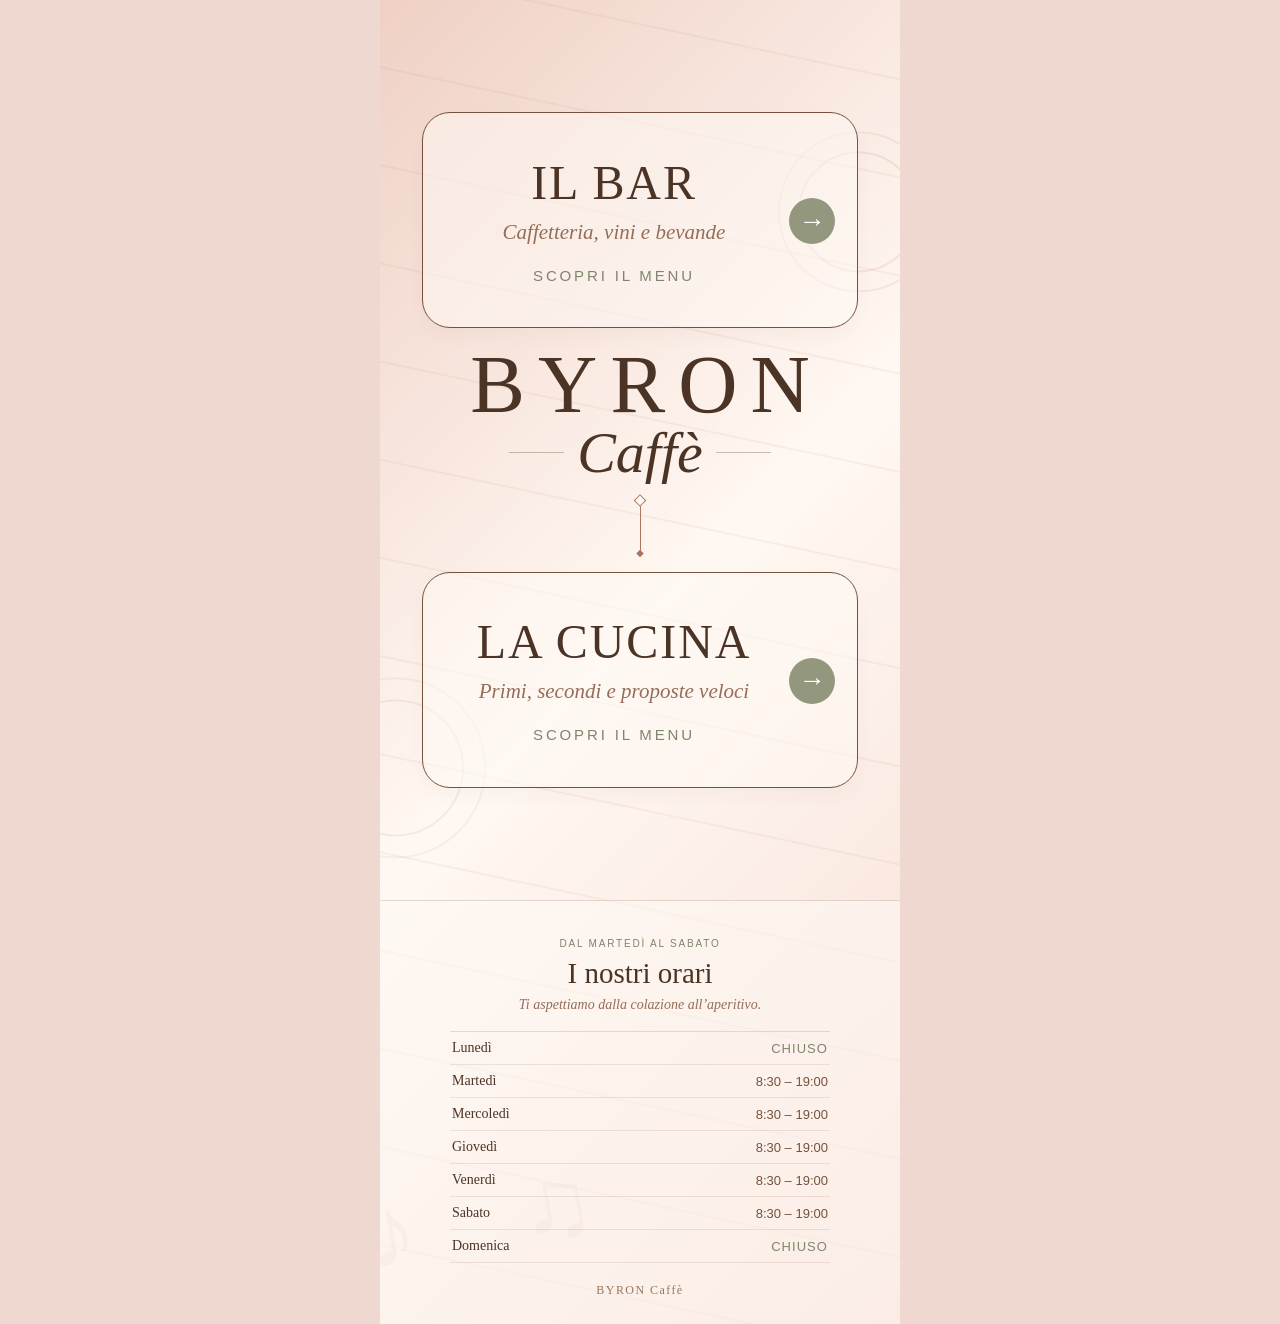
==== index.html @ c2b63527 "Carica le foto dei primi piatti" ====
<!DOCTYPE html>
<html lang="it">
<head>
<meta charset="UTF-8">
<meta name="viewport" content="width=device-width, initial-scale=1.0">
<title>BYRON Caffè</title>
<link rel="stylesheet" href="style.css?v=20260817-insalatone-orari1">
</head>
<body class="landing-page">
<div class="app">

<main id="home" class="home-screen">
    <div class="home-choice home-choice-top">
        <button class="gateway-button" data-section="bar" type="button">
            <span class="gateway-copy">
                <strong>IL BAR</strong>
                <em>Caffetteria, vini e bevande</em>
                <small>SCOPRI IL MENU</small>
            </span>
            <span class="gateway-arrow" aria-hidden="true">→</span>
        </button>
    </div>

    <header class="brand brand-home" aria-label="BYRON Caffè">
        <h1>BYRON</h1>
        <div class="brand-caffe"><span></span><h2>Caffè</h2><span></span></div>
        <div class="brand-ornament" aria-hidden="true"><i></i></div>
    </header>

    <div class="home-choice home-choice-bottom">
        <button class="gateway-button" data-section="cucina" type="button">
            <span class="gateway-copy">
                <strong>LA CUCINA</strong>
                <em>Primi, secondi e proposte veloci</em>
                <small>SCOPRI IL MENU</small>
            </span>
            <span class="gateway-arrow" aria-hidden="true">→</span>
        </button>
    </div>
</main>

<section id="section-menu" class="section-screen hidden" aria-live="polite"></section>
<section id="products" class="hidden"></section>

<footer class="site-footer">
    <section class="opening-hours" aria-labelledby="hours-title">
        <span class="hours-kicker">DAL MARTEDÌ AL SABATO</span>
        <h2 id="hours-title">I nostri orari</h2>
        <p>Ti aspettiamo dalla colazione all’aperitivo.</p>
        <div class="hours-list">
            <div class="hours-row closed"><span>Lunedì</span><strong>Chiuso</strong></div>
            <div class="hours-row"><span>Martedì</span><strong>8:30 – 19:00</strong></div>
            <div class="hours-row"><span>Mercoledì</span><strong>8:30 – 19:00</strong></div>
            <div class="hours-row"><span>Giovedì</span><strong>8:30 – 19:00</strong></div>
            <div class="hours-row"><span>Venerdì</span><strong>8:30 – 19:00</strong></div>
            <div class="hours-row"><span>Sabato</span><strong>8:30 – 19:00</strong></div>
            <div class="hours-row closed"><span>Domenica</span><strong>Chiuso</strong></div>
        </div>
        <div class="footer-brand">BYRON Caffè</div>
    </section>
</footer>
</div>
<script src="script.js?v=20260818-primi1"></script>
</body>
</html>
---- style.css ----
* {
    box-sizing: border-box;
    margin: 0;
    padding: 0;
}

:root {
    --espresso: #4b3425;
    --brown: #76513c;
    --rose: #f1d8cf;
    --cream: #fffaf4;
    --sage: #92977d;
    --sage-dark: #7f856c;
    --beige: #d8b99f;
}

html {
    min-height: 100%;
    background: #f3eadf;
}

body {
    min-height: 100vh;
    overflow-x: hidden;
    display: flex;
    justify-content: center;
    padding: 20px;
    background: #f3eadf;
    color: var(--espresso);
    font-family: Georgia, "Times New Roman", serif;
}

.app {
    width: 100%;
    max-width: 430px;
    background: var(--cream);
    border-radius: 30px;
    padding: 30px 22px;
    box-shadow: 0 15px 35px rgba(80, 50, 30, 0.15);
}

.hidden {
    display: none !important;
}

button {
    font: inherit;
    cursor: pointer;
}

.site-footer {
    margin: 34px -22px -30px;
    border-top: 1px solid rgba(117, 81, 60, .16);
    padding: 30px 24px 24px;
    background: #f6ece3;
    color: var(--espresso);
    text-align: center;
}

.opening-hours {
    width: 100%;
    max-width: 380px;
    margin: 0 auto;
}

.hours-kicker {
    color: var(--sage-dark);
    font-family: Arial, sans-serif;
    font-size: 10px;
    letter-spacing: .18em;
}

.opening-hours h2 {
    margin-top: 6px;
    font-size: 29px;
    font-weight: normal;
}

.opening-hours > p {
    margin: 7px 0 18px;
    color: #956d59;
    font-size: 14px;
    font-style: italic;
}

.hours-list {
    border-top: 1px solid rgba(117, 81, 60, .18);
}

.hours-row {
    display: flex;
    align-items: center;
    justify-content: space-between;
    gap: 20px;
    border-bottom: 1px solid rgba(117, 81, 60, .13);
    padding: 8px 2px;
    font-size: 14px;
    text-align: left;
}

.hours-row strong {
    white-space: nowrap;
    color: var(--brown);
    font-family: Arial, sans-serif;
    font-size: 13px;
    font-weight: normal;
}

.hours-row.closed strong {
    color: var(--sage-dark);
    text-transform: uppercase;
    letter-spacing: .08em;
}

.footer-brand {
    margin-top: 20px;
    color: #98785c;
    font-size: 12px;
    letter-spacing: .12em;
}

/* HOME E INDICI — IDENTITÀ BYRON */

body.landing-page,
body.menu-index-page {
    min-height: 100svh;
    padding: 0;
    background: #efd8cf;
}

body.landing-page .app,
body.menu-index-page .app {
    position: relative;
    width: 100%;
    max-width: 520px;
    min-height: 100svh;
    overflow: hidden;
    border-radius: 0;
    padding: 0;
    background:
        radial-gradient(circle at 92% 16%, transparent 0 58px, rgba(164, 109, 91, .13) 59px 60px, transparent 61px 78px, rgba(164, 109, 91, .10) 79px 80px, transparent 81px),
        radial-gradient(circle at 3% 58%, transparent 0 66px, rgba(164, 109, 91, .11) 67px 68px, transparent 69px 88px, rgba(164, 109, 91, .08) 89px 90px, transparent 91px),
        repeating-linear-gradient(12deg, transparent 0 76px, rgba(177, 112, 94, .08) 77px 78px, transparent 79px 96px),
        linear-gradient(135deg, #efd0c5 0%, #fff8f2 48%, #f6ddd4 100%);
    box-shadow: none;
}

body.landing-page .app::before,
body.menu-index-page .app::before {
    content: "♪   ♫";
    position: absolute;
    inset: auto auto 4% -3%;
    color: rgba(168, 103, 88, .10);
    font-size: 100px;
    letter-spacing: 40px;
    transform: rotate(-10deg);
    pointer-events: none;
}

body.landing-page .site-footer,
body.menu-index-page .site-footer {
    position: relative;
    z-index: 2;
    margin: 0;
    border-top-color: rgba(117, 81, 60, .2);
    padding: 32px clamp(24px, 7vw, 42px) 26px;
    background: rgba(255, 250, 244, .56);
}

.home-screen {
    position: relative;
    z-index: 1;
    min-height: 100svh;
    display: grid;
    grid-template-rows: 1fr auto 1fr;
    align-items: center;
    gap: 18px;
    padding: clamp(24px, 5svh, 54px) clamp(20px, 7vw, 42px);
}

.home-choice {
    width: 100%;
}

.home-choice-top {
    align-self: end;
}

.home-choice-bottom {
    align-self: start;
}

.gateway-button {
    width: 100%;
    min-height: clamp(172px, 24svh, 248px);
    display: grid;
    grid-template-columns: 1fr 48px;
    align-items: center;
    gap: 10px;
    border: 1.5px solid var(--brown);
    border-radius: 28px;
    padding: 24px 20px 22px 26px;
    background: rgba(255, 250, 244, .54);
    color: var(--espresso);
    box-shadow: 0 8px 18px rgba(83, 55, 40, .035);
    text-align: center;
    transition: transform .2s ease, background .2s ease;
}

.gateway-button:active {
    transform: scale(.985);
    background: rgba(255, 250, 244, .72);
}

.gateway-copy {
    display: flex;
    min-width: 0;
    flex-direction: column;
    align-items: center;
}

.gateway-copy strong {
    font-size: clamp(32px, 9vw, 48px);
    font-weight: normal;
    line-height: 1;
    letter-spacing: .04em;
}

.gateway-copy em {
    margin-top: 13px;
    color: #956d59;
    font-size: clamp(15px, 4.2vw, 21px);
    line-height: 1.2;
}

.gateway-copy small {
    margin-top: 22px;
    color: var(--sage-dark);
    font-family: Arial, sans-serif;
    font-size: clamp(11px, 3vw, 15px);
    letter-spacing: .19em;
}

.gateway-arrow,
.section-link i {
    width: 46px;
    height: 46px;
    display: grid;
    place-items: center;
    flex: 0 0 auto;
    border-radius: 50%;
    background: var(--sage);
    color: white;
    font-family: Arial, sans-serif;
    font-size: 27px;
    font-style: normal;
    font-weight: 300;
}

.brand {
    position: relative;
    color: var(--espresso);
    text-align: center;
}

.brand h1 {
    font-size: clamp(50px, 15vw, 82px);
    font-weight: normal;
    line-height: .94;
    letter-spacing: .16em;
    transform: translateX(.08em);
}

.brand-caffe {
    display: flex;
    align-items: center;
    justify-content: center;
    gap: 13px;
}

.brand-caffe span {
    width: 55px;
    height: 1px;
    background: rgba(117, 81, 60, .36);
}

.brand-caffe h2 {
    font-size: clamp(38px, 11vw, 58px);
    font-weight: normal;
    font-style: italic;
    line-height: 1;
}

.brand-ornament {
    height: clamp(48px, 8svh, 82px);
    display: flex;
    justify-content: center;
    padding-top: 18px;
}

.brand-ornament i {
    position: relative;
    width: 1px;
    height: 100%;
    background: #a9765e;
}

.brand-ornament i::before,
.brand-ornament i::after {
    content: "";
    position: absolute;
    left: 50%;
    transform: translateX(-50%) rotate(45deg);
    border: 1px solid #a9765e;
}

.brand-ornament i::before {
    top: -4px;
    width: 7px;
    height: 7px;
    background: var(--cream);
}

.brand-ornament i::after {
    bottom: -2px;
    width: 3px;
    height: 3px;
    background: #a9765e;
}

/* SCHERMATE INTERMEDIE */

.section-screen {
    position: relative;
    z-index: 1;
    min-height: 100svh;
    padding: clamp(22px, 4svh, 42px) clamp(20px, 6vw, 38px) 24px;
}

.brand-small h1 {
    font-size: clamp(33px, 9.5vw, 50px);
}

.brand-small .brand-caffe {
    gap: 8px;
}

.brand-small .brand-caffe span {
    width: 30px;
}

.brand-small .brand-caffe h2 {
    font-size: clamp(25px, 7vw, 36px);
}

.brand-small .brand-ornament {
    height: clamp(34px, 5svh, 50px);
    padding-top: 13px;
}

.section-heading {
    margin: clamp(16px, 3svh, 30px) 0 clamp(18px, 3svh, 28px);
    text-align: center;
}

.section-heading h2 {
    font-size: clamp(38px, 11vw, 58px);
    font-weight: normal;
    line-height: 1;
    letter-spacing: .04em;
}

.section-heading p {
    margin-top: 9px;
    color: #956d59;
    font-size: clamp(15px, 4.2vw, 21px);
    font-style: italic;
    line-height: 1.2;
}

.heading-rule {
    display: flex;
    justify-content: center;
    margin-top: 16px;
}

.heading-rule span {
    position: relative;
    width: 110px;
    height: 1px;
    background: rgba(127, 133, 108, .5);
}

.heading-rule span::after {
    content: "";
    position: absolute;
    top: 50%;
    left: 50%;
    width: 9px;
    height: 9px;
    background: var(--sage);
    transform: translate(-50%, -50%) rotate(45deg);
}

.section-links {
    display: grid;
    gap: clamp(10px, 1.8svh, 17px);
}

.section-link {
    width: 100%;
    min-height: clamp(67px, 9svh, 94px);
    display: flex;
    align-items: center;
    justify-content: space-between;
    gap: 12px;
    border: 1.4px solid var(--brown);
    border-radius: 22px;
    padding: 10px 14px 10px 22px;
    background: rgba(255, 250, 244, .56);
    color: var(--espresso);
    text-align: left;
    transition: transform .2s ease, background .2s ease;
}

.section-link:active {
    transform: scale(.985);
    background: rgba(255, 250, 244, .74);
}

.section-link span {
    font-size: clamp(21px, 6vw, 31px);
    line-height: 1;
    letter-spacing: .025em;
}

.section-link i {
    width: clamp(38px, 11vw, 48px);
    height: clamp(38px, 11vw, 48px);
    font-size: clamp(22px, 6vw, 28px);
}

.home-link {
    width: 100%;
    margin-top: clamp(20px, 3svh, 30px);
    border: 0;
    padding: 9px;
    background: transparent;
    color: var(--sage-dark);
    font-family: Arial, sans-serif;
    font-size: clamp(11px, 3vw, 14px);
    letter-spacing: .15em;
}

/* PAGINE PRODOTTI ESISTENTI */

body.products-page {
    background: #f3eadf;
}

body.products-page .app {
    max-width: 430px;
}

.category-title {
    margin-bottom: 25px;
    text-align: center;
}

.music {
    color: #d5bfa6;
    font-size: 55px;
}

.category-title h2 {
    color: #6b4630;
    font-size: 28px;
    text-transform: uppercase;
}

.product-card {
    overflow: hidden;
    margin-bottom: 22px;
    border-radius: 22px;
    background: #fffaf4;
    box-shadow: 0 8px 20px rgba(80, 50, 30, 0.12);
}

.product-image {
    width: 100%;
    height: 320px;
    overflow: hidden;
    display: flex;
    align-items: center;
    justify-content: center;
    background: #efe1d0;
    color: #b08b65;
}

.product-image img {
    width: 100%;
    height: 100%;
    display: block;
    object-fit: cover;
    object-position: center;
}

.product-content {
    padding: 18px;
}

.product-content h3 {
    margin-bottom: 8px;
    color: #6b4630;
    font-size: 20px;
}

.product-content p {
    margin-bottom: 12px;
    color: #80614a;
    font-size: 15px;
    line-height: 1.45;
}

.price {
    margin-top: 10px;
    color: #a67c52;
    font-size: 21px;
    font-weight: bold;
    text-align: right;
}

.coffee-card {
    margin-bottom: 10px;
    border-radius: 14px;
}

.coffee-content {
    display: flex;
    align-items: center;
    justify-content: space-between;
    gap: 15px;
    padding: 14px 16px;
}

.coffee-content h3 {
    flex: 1 1 auto;
    min-width: 0;
    margin: 0;
    font-size: 17px;
    font-weight: normal;
    overflow-wrap: break-word;
}

.coffee-content .price {
    flex: 0 1 52%;
    margin: 0;
    white-space: normal;
    font-size: 18px;
    line-height: 1.25;
}

.empty-category {
    margin: 30px 0;
    border-radius: 18px;
    padding: 28px 18px;
    background: #fffaf4;
    color: #80614a;
    text-align: center;
}

.back-button {
    width: 100%;
    margin-top: 15px;
    border: 0;
    border-radius: 30px;
    padding: 16px;
    background: #6b4630;
    color: white;
    font-size: 17px;
}

@media (max-width: 600px) {
    body.products-page {
        padding: 6px;
    }

    body.products-page .app {
        width: 100%;
        max-width: none;
        border-radius: 24px;
        padding: 24px 10px;
    }
}

@media (max-height: 720px) and (max-width: 600px) {
    .home-screen {
        gap: 10px;
        padding-top: 18px;
        padding-bottom: 18px;
    }

    .gateway-button {
        min-height: 145px;
        padding-top: 17px;
        padding-bottom: 17px;
    }

    .gateway-copy em {
        margin-top: 9px;
    }

    .gateway-copy small {
        margin-top: 14px;
    }

    .brand h1 {
        font-size: 48px;
    }

    .brand-caffe h2 {
        font-size: 35px;
    }

    .brand-ornament {
        height: 40px;
        padding-top: 12px;
    }

    .section-screen {
        padding-top: 15px;
    }

    .section-heading {
        margin-top: 10px;
        margin-bottom: 12px;
    }

    .section-links {
        gap: 8px;
    }

    .section-link {
        min-height: 58px;
    }

    .home-link {
        margin-top: 12px;
    }
}

/* PANINI — LAYOUT DEFINITIVO */

body.panini-page {
    overflow-x: hidden;
}

body.panini-page .app {
    width: 100%;
    max-width: 520px;
}

.panino-card {
    position: relative;
    min-height: 330px;
    margin-bottom: 16px;
    overflow: hidden;
    border-radius: 26px;
    background: #dfe8d8;
    color: #4b3425;
    isolation: isolate;
    box-shadow: 0 8px 20px rgba(80, 50, 30, 0.10);
}

.panino-image {
    position: absolute;
    z-index: 2;
    left: 48%;
    right: auto;
    bottom: -8px;
    width: 56%;
    height: 106%;
    object-fit: contain;
    object-position: right center;
    filter: drop-shadow(0 14px 14px rgba(60, 45, 30, 0.16));
}

.panino-transition {
    position: absolute;
    z-index: 1;
    inset: 0;
    pointer-events: none;
    background:
        radial-gradient(
            ellipse at 82% 48%,
            rgba(255, 252, 247, 0.38) 0%,
            rgba(255, 252, 247, 0.16) 46%,
            rgba(255, 252, 247, 0) 74%
        ),
        linear-gradient(
            90deg,
            #c7d6be 0%,
            #d7e2d0 44%,
            #e7ede1 70%,
            #f3f5ef 100%
        );
}

.panino-content {
    position: relative;
    z-index: 3;
    width: 44%;
    min-height: 330px;
    padding: 28px 8px 24px 22px;
}

.panino-year {
    color: #6d795f;
    font-family: Arial, sans-serif;
    font-size: 11px;
    letter-spacing: 0.14em;
    text-transform: uppercase;
}

.panino-content h3 {
    margin: 7px 0 10px;
    color: #4b3425;
    font-family: Georgia, serif;
    font-size: 36px;
    line-height: 0.96;
    font-weight: normal;
    letter-spacing: -0.04em;
}

.panino-content h3.panino-name-long {
    font-size: 31px;
    letter-spacing: -0.05em;
}

.panino-content h3.panino-name-compact {
    font-size: 27px;
    letter-spacing: -0.07em;
}

.panino-reference {
    margin: 0 0 18px;
    color: rgba(101, 83, 70, 0.58);
    font-family: Georgia, serif;
    font-size: 14px;
    line-height: 1.35;
    font-style: italic;
}

.panino-ingredients {
    margin: 0;
    color: #4b3425;
    font-family: Georgia, serif;
    font-size: 15px;
    line-height: 1.4;
    font-weight: bold;
}

.panino-price {
    margin-top: 11px;
    color: #8c633f;
    font-size: 19px;
    font-weight: bold;
}

@media (max-width: 600px) {
    body.panini-page {
        padding: 6px;
    }

    body.panini-page .app {
        width: 100%;
        max-width: none;
        margin: 0 auto;
        padding: 24px 10px;
        border-radius: 24px;
        transform: none;
    }

    /* Larghezza reale dello smartphone: niente zoom e niente elementi fuori schermo */
    body.panini-page #products {
        width: 100%;
        max-width: 100%;
        zoom: 1;
    }

    body.panini-page .category-title {
        margin-bottom: 13px;
    }

    body.panini-page .category-title .music {
        font-size: 36px;
    }

    body.panini-page .category-title h2 {
        font-size: 25px;
    }

    body.panini-page .panino-card {
        width: 100%;
        min-height: 300px;
        margin-bottom: 15px;
        border-radius: 22px;
    }

    body.panini-page .panino-content {
        width: 42%;
        min-height: 300px;
        padding: 22px 6px 19px 18px;
    }

    body.panini-page .panino-image {
        left: 44%;
        right: auto;
        bottom: -7px;
        width: 56%;
        height: 106%;
    }

    body.panini-page .panino-year {
        font-size: 9px;
    }

    body.panini-page .panino-content h3 {
        max-width: 100%;
        margin: 6px 0 8px;
        font-size: clamp(20px, 6.4vw, 27px);
    }

    body.panini-page .panino-content h3.panino-name-long {
        font-size: 24px;
    }

    body.panini-page .panino-content h3.panino-name-compact {
        font-size: clamp(14px, 4.55vw, 20px);
        letter-spacing: -0.08em;
        white-space: nowrap;
    }

    body.panini-page .panino-reference {
        margin-bottom: 14px;
        font-size: 11px;
    }

    body.panini-page .panino-ingredients {
        font-size: 13px;
        line-height: 1.35;
        overflow-wrap: break-word;
    }

    body.panini-page .panino-price {
        margin-top: 9px;
        font-size: 16px;
    }

    body.panini-page .back-button {
        font-size: 13px;
    }
}

@media (max-width: 350px) {
    body.panini-page .panino-card,
    body.panini-page .panino-content {
        min-height: 305px;
    }

    body.panini-page .panino-content {
        width: 43%;
        padding-left: 16px;
    }

    body.panini-page .panino-image {
        left: 45%;
        width: 55%;
    }

    body.panini-page .panino-content h3 {
        font-size: clamp(20px, 6.4vw, 23px);
    }

    body.panini-page .panino-content h3.panino-name-long {
        font-size: 22px;
    }

    body.panini-page .panino-content h3.panino-name-compact {
        font-size: clamp(14px, 4.55vw, 16px);
    }

    body.panini-page .panino-reference {
        font-size: 10.5px;
    }

    body.panini-page .panino-ingredients {
        font-size: 12.5px;
    }
}
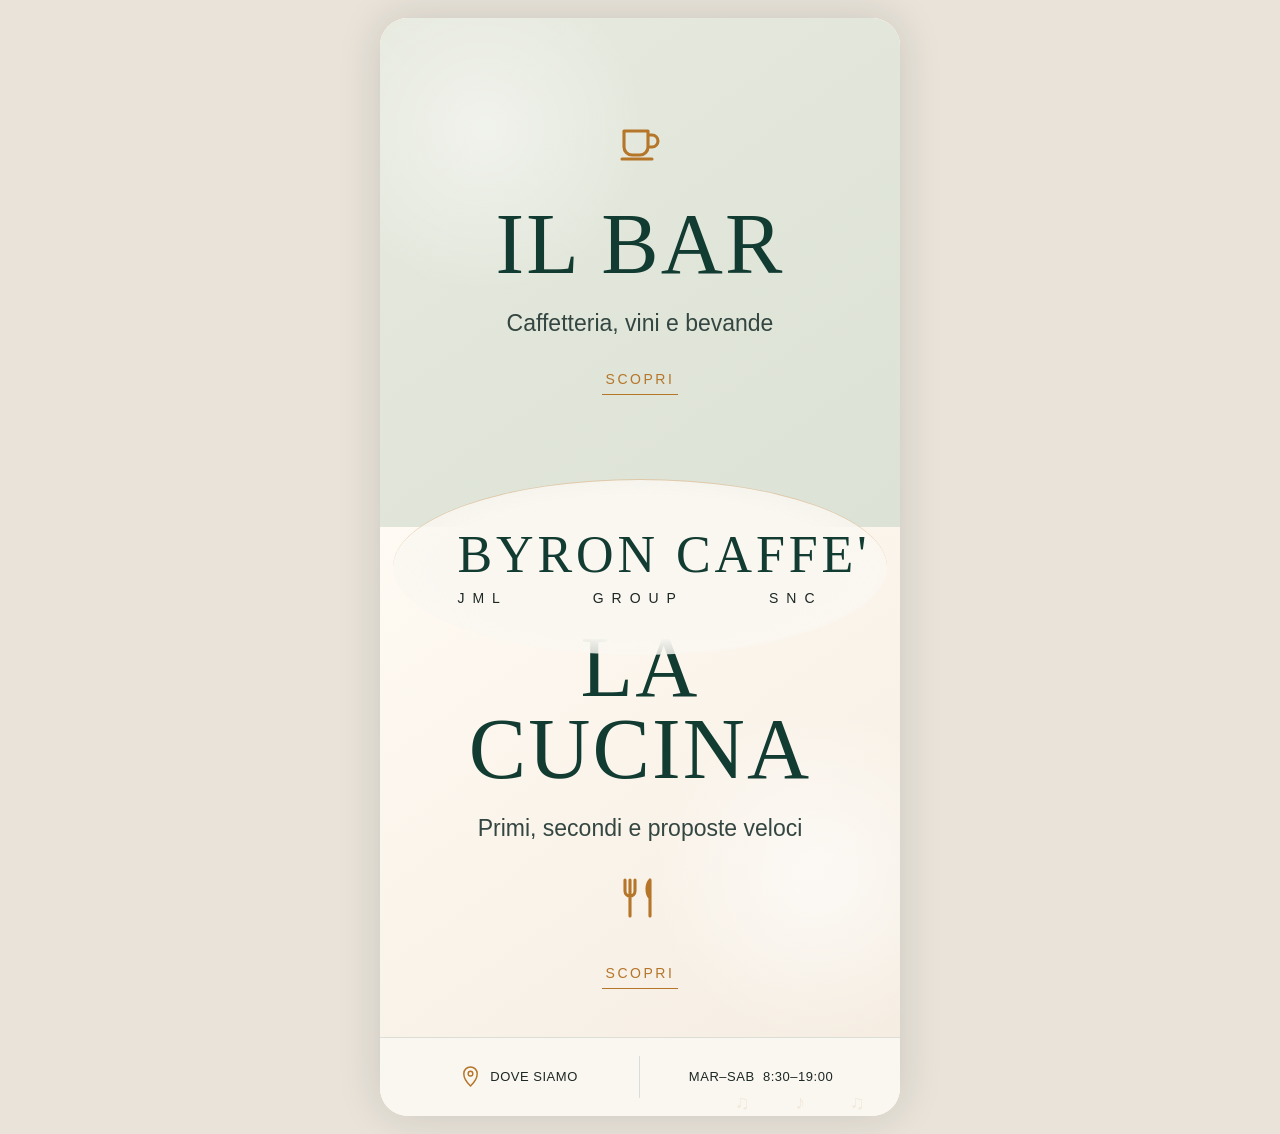
==== commit 4f5f5544: "Restyle digital menu" ====
--- a/index.html
+++ b/index.html
@@ -1,65 +1,36 @@
 <!DOCTYPE html>
 <html lang="it">
 <head>
-<meta charset="UTF-8">
-<meta name="viewport" content="width=device-width, initial-scale=1.0">
-<title>BYRON Caffè</title>
-<link rel="stylesheet" href="style.css?v=20260817-insalatone-orari1">
+    <meta charset="UTF-8">
+    <meta name="viewport" content="width=device-width, initial-scale=1, viewport-fit=cover">
+    <meta name="theme-color" content="#f8f4ed">
+    <meta name="description" content="Menù digitale BYRON CAFFE' — JML GROUP SNC">
+    <title>BYRON CAFFE' | Menù</title>
+    <link rel="stylesheet" href="style.css?v=20260818-restyle1">
 </head>
-<body class="landing-page">
-<div class="app">
-
-<main id="home" class="home-screen">
-    <div class="home-choice home-choice-top">
-        <button class="gateway-button" data-section="bar" type="button">
-            <span class="gateway-copy">
-                <strong>IL BAR</strong>
-                <em>Caffetteria, vini e bevande</em>
-                <small>SCOPRI IL MENU</small>
-            </span>
-            <span class="gateway-arrow" aria-hidden="true">→</span>
-        </button>
+<body>
+    <div class="app-shell">
+        <main id="home" class="view home-view" aria-live="polite"></main>
+        <main id="section-menu" class="view hidden" aria-live="polite"></main>
+        <main id="products" class="view hidden" aria-live="polite"></main>
+        <main id="contact" class="view hidden" aria-live="polite"></main>
     </div>
 
-    <header class="brand brand-home" aria-label="BYRON Caffè">
-        <h1>BYRON</h1>
-        <div class="brand-caffe"><span></span><h2>Caffè</h2><span></span></div>
-        <div class="brand-ornament" aria-hidden="true"><i></i></div>
-    </header>
+    <div id="menu-overlay" class="menu-overlay hidden" aria-hidden="true">
+        <button class="menu-backdrop" data-close-menu aria-label="Chiudi il menù"></button>
+        <nav class="menu-drawer" aria-label="Navigazione principale">
+            <button class="drawer-close" data-close-menu aria-label="Chiudi">×</button>
+            <div class="drawer-brand">
+                <strong>BYRON CAFFE'</strong>
+                <span>JML GROUP SNC</span>
+            </div>
+            <button data-destination="home">HOME</button>
+            <button data-destination="bar">IL BAR</button>
+            <button data-destination="cucina">LA CUCINA</button>
+            <button data-destination="dove-siamo">DOVE SIAMO</button>
+        </nav>
+    </div>
 
-    <div class="home-choice home-choice-bottom">
-        <button class="gateway-button" data-section="cucina" type="button">
-            <span class="gateway-copy">
-                <strong>LA CUCINA</strong>
-                <em>Primi, secondi e proposte veloci</em>
-                <small>SCOPRI IL MENU</small>
-            </span>
-            <span class="gateway-arrow" aria-hidden="true">→</span>
-        </button>
-    </div>
-</main>
-
-<section id="section-menu" class="section-screen hidden" aria-live="polite"></section>
-<section id="products" class="hidden"></section>
-
-<footer class="site-footer">
-    <section class="opening-hours" aria-labelledby="hours-title">
-        <span class="hours-kicker">DAL MARTEDÌ AL SABATO</span>
-        <h2 id="hours-title">I nostri orari</h2>
-        <p>Ti aspettiamo dalla colazione all’aperitivo.</p>
-        <div class="hours-list">
-            <div class="hours-row closed"><span>Lunedì</span><strong>Chiuso</strong></div>
-            <div class="hours-row"><span>Martedì</span><strong>8:30 – 19:00</strong></div>
-            <div class="hours-row"><span>Mercoledì</span><strong>8:30 – 19:00</strong></div>
-            <div class="hours-row"><span>Giovedì</span><strong>8:30 – 19:00</strong></div>
-            <div class="hours-row"><span>Venerdì</span><strong>8:30 – 19:00</strong></div>
-            <div class="hours-row"><span>Sabato</span><strong>8:30 – 19:00</strong></div>
-            <div class="hours-row closed"><span>Domenica</span><strong>Chiuso</strong></div>
-        </div>
-        <div class="footer-brand">BYRON Caffè</div>
-    </section>
-</footer>
-</div>
-<script src="script.js?v=20260818-primi1"></script>
+    <script src="script.js?v=20260818-restyle1"></script>
 </body>
 </html>
--- a/style.css
+++ b/style.css
@@ -5,896 +5,1218 @@
 }
 
 :root {
-    --espresso: #4b3425;
-    --brown: #76513c;
-    --rose: #f1d8cf;
-    --cream: #fffaf4;
-    --sage: #92977d;
-    --sage-dark: #7f856c;
-    --beige: #d8b99f;
+    --ivory: #faf7f1;
+    --ivory-deep: #f3ede3;
+    --paper: #fffdf9;
+    --forest: #123c31;
+    --forest-soft: #31584c;
+    --sage: #dfe4d7;
+    --sage-deep: #cfd8c7;
+    --champagne: #b5762a;
+    --ink: #1c2724;
+    --muted: #606965;
+    --line: rgba(46, 67, 59, .14);
+    --shadow: 0 8px 24px rgba(35, 48, 43, .10);
+    --serif: Georgia, "Times New Roman", serif;
+    --sans: Arial, Helvetica, sans-serif;
 }
 
 html {
     min-height: 100%;
-    background: #f3eadf;
+    background: #e9e3d9;
+    scroll-behavior: smooth;
 }
 
 body {
     min-height: 100vh;
     overflow-x: hidden;
-    display: flex;
-    justify-content: center;
-    padding: 20px;
-    background: #f3eadf;
-    color: var(--espresso);
-    font-family: Georgia, "Times New Roman", serif;
-}
-
-.app {
-    width: 100%;
-    max-width: 430px;
-    background: var(--cream);
-    border-radius: 30px;
-    padding: 30px 22px;
-    box-shadow: 0 15px 35px rgba(80, 50, 30, 0.15);
+    background: #e9e3d9;
+    color: var(--ink);
+    font-family: var(--serif);
+    -webkit-font-smoothing: antialiased;
+}
+
+button,
+a {
+    color: inherit;
+    font: inherit;
+}
+
+button {
+    cursor: pointer;
+}
+
+a {
+    text-decoration: none;
+}
+
+svg {
+    width: 1em;
+    height: 1em;
+    overflow: visible;
+    fill: none;
+    stroke: currentColor;
+    stroke-linecap: round;
+    stroke-linejoin: round;
+    stroke-width: 1.55;
 }
 
 .hidden {
     display: none !important;
 }
 
-button {
-    font: inherit;
-    cursor: pointer;
-}
-
-.site-footer {
-    margin: 34px -22px -30px;
-    border-top: 1px solid rgba(117, 81, 60, .16);
-    padding: 30px 24px 24px;
-    background: #f6ece3;
-    color: var(--espresso);
-    text-align: center;
-}
-
-.opening-hours {
-    width: 100%;
-    max-width: 380px;
-    margin: 0 auto;
-}
-
-.hours-kicker {
-    color: var(--sage-dark);
-    font-family: Arial, sans-serif;
-    font-size: 10px;
-    letter-spacing: .18em;
-}
-
-.opening-hours h2 {
-    margin-top: 6px;
-    font-size: 29px;
-    font-weight: normal;
-}
-
-.opening-hours > p {
-    margin: 7px 0 18px;
-    color: #956d59;
-    font-size: 14px;
-    font-style: italic;
-}
-
-.hours-list {
-    border-top: 1px solid rgba(117, 81, 60, .18);
-}
-
-.hours-row {
-    display: flex;
-    align-items: center;
-    justify-content: space-between;
-    gap: 20px;
-    border-bottom: 1px solid rgba(117, 81, 60, .13);
-    padding: 8px 2px;
-    font-size: 14px;
-    text-align: left;
-}
-
-.hours-row strong {
-    white-space: nowrap;
-    color: var(--brown);
-    font-family: Arial, sans-serif;
-    font-size: 13px;
-    font-weight: normal;
-}
-
-.hours-row.closed strong {
-    color: var(--sage-dark);
-    text-transform: uppercase;
-    letter-spacing: .08em;
-}
-
-.footer-brand {
-    margin-top: 20px;
-    color: #98785c;
-    font-size: 12px;
-    letter-spacing: .12em;
-}
-
-/* HOME E INDICI — IDENTITÀ BYRON */
-
-body.landing-page,
-body.menu-index-page {
-    min-height: 100svh;
-    padding: 0;
-    background: #efd8cf;
-}
-
-body.landing-page .app,
-body.menu-index-page .app {
-    position: relative;
+.app-shell {
     width: 100%;
     max-width: 520px;
     min-height: 100svh;
-    overflow: hidden;
-    border-radius: 0;
-    padding: 0;
-    background:
-        radial-gradient(circle at 92% 16%, transparent 0 58px, rgba(164, 109, 91, .13) 59px 60px, transparent 61px 78px, rgba(164, 109, 91, .10) 79px 80px, transparent 81px),
-        radial-gradient(circle at 3% 58%, transparent 0 66px, rgba(164, 109, 91, .11) 67px 68px, transparent 69px 88px, rgba(164, 109, 91, .08) 89px 90px, transparent 91px),
-        repeating-linear-gradient(12deg, transparent 0 76px, rgba(177, 112, 94, .08) 77px 78px, transparent 79px 96px),
-        linear-gradient(135deg, #efd0c5 0%, #fff8f2 48%, #f6ddd4 100%);
-    box-shadow: none;
-}
-
-body.landing-page .app::before,
-body.menu-index-page .app::before {
-    content: "♪   ♫";
-    position: absolute;
-    inset: auto auto 4% -3%;
-    color: rgba(168, 103, 88, .10);
-    font-size: 100px;
-    letter-spacing: 40px;
-    transform: rotate(-10deg);
-    pointer-events: none;
-}
-
-body.landing-page .site-footer,
-body.menu-index-page .site-footer {
+    margin: 0 auto;
+    background: var(--ivory);
+    box-shadow: 0 0 44px rgba(24, 38, 33, .14);
+}
+
+.view {
+    min-height: 100svh;
+}
+
+/* Brand testuale */
+
+.brand {
     position: relative;
-    z-index: 2;
-    margin: 0;
-    border-top-color: rgba(117, 81, 60, .2);
-    padding: 32px clamp(24px, 7vw, 42px) 26px;
-    background: rgba(255, 250, 244, .56);
-}
-
-.home-screen {
+    display: flex;
+    align-items: center;
+    justify-content: center;
+    min-height: 112px;
+    padding: 24px 72px 18px 24px;
+    background: rgba(250, 247, 241, .96);
+}
+
+.brand-lockup {
+    width: min(100%, 335px);
+    display: flex;
+    flex-direction: column;
+    align-items: stretch;
+    color: var(--forest);
+    text-align: center;
+}
+
+.brand-lockup strong {
+    white-space: nowrap;
+    font-family: var(--serif);
+    font-size: clamp(28px, 7.2vw, 42px);
+    font-weight: normal;
+    line-height: 1;
+    letter-spacing: .075em;
+}
+
+.brand-lockup span {
+    display: block;
+    margin-top: 10px;
+    color: var(--ink);
+    font-family: var(--sans);
+    font-size: clamp(9px, 2.5vw, 13px);
+    line-height: 1;
+    letter-spacing: .57em;
+    text-align: justify;
+    text-align-last: justify;
+    white-space: nowrap;
+}
+
+.menu-toggle {
+    position: absolute;
+    top: 50%;
+    right: 24px;
+    width: 40px;
+    height: 40px;
+    display: grid;
+    align-content: center;
+    gap: 6px;
+    border: 0;
+    background: transparent;
+    transform: translateY(-50%);
+}
+
+.menu-toggle i {
+    width: 28px;
+    height: 1.5px;
+    display: block;
+    margin-left: auto;
+    background: var(--champagne);
+}
+
+/* Home */
+
+.home-view {
     position: relative;
-    z-index: 1;
     min-height: 100svh;
     display: grid;
-    grid-template-rows: 1fr auto 1fr;
-    align-items: center;
-    gap: 18px;
-    padding: clamp(24px, 5svh, 54px) clamp(20px, 7vw, 42px);
-}
-
-.home-choice {
-    width: 100%;
-}
-
-.home-choice-top {
-    align-self: end;
-}
-
-.home-choice-bottom {
-    align-self: start;
-}
-
-.gateway-button {
-    width: 100%;
-    min-height: clamp(172px, 24svh, 248px);
-    display: grid;
-    grid-template-columns: 1fr 48px;
-    align-items: center;
-    gap: 10px;
-    border: 1.5px solid var(--brown);
-    border-radius: 28px;
-    padding: 24px 20px 22px 26px;
-    background: rgba(255, 250, 244, .54);
-    color: var(--espresso);
-    box-shadow: 0 8px 18px rgba(83, 55, 40, .035);
-    text-align: center;
-    transition: transform .2s ease, background .2s ease;
-}
-
-.gateway-button:active {
-    transform: scale(.985);
-    background: rgba(255, 250, 244, .72);
-}
-
-.gateway-copy {
-    display: flex;
-    min-width: 0;
+    grid-template-rows: minmax(315px, 1fr) minmax(315px, 1fr) auto;
+    overflow: hidden;
+    background: var(--ivory);
+}
+
+.home-half {
+    display: flex;
     flex-direction: column;
     align-items: center;
-}
-
-.gateway-copy strong {
-    font-size: clamp(32px, 9vw, 48px);
-    font-weight: normal;
-    line-height: 1;
-    letter-spacing: .04em;
-}
-
-.gateway-copy em {
-    margin-top: 13px;
-    color: #956d59;
-    font-size: clamp(15px, 4.2vw, 21px);
-    line-height: 1.2;
-}
-
-.gateway-copy small {
+    justify-content: center;
+    padding: 48px 26px;
+    color: var(--forest);
+    text-align: center;
+    outline: none;
+    transition: filter .2s ease;
+}
+
+.home-half:active {
+    filter: brightness(.97);
+}
+
+.home-bar {
+    padding-bottom: 82px;
+    background:
+        radial-gradient(circle at 20% 22%, rgba(255,255,255,.45), transparent 28%),
+        linear-gradient(145deg, #e7eadf 0%, #dce2d5 100%);
+}
+
+.home-kitchen {
+    padding-top: 100px;
+    background:
+        radial-gradient(circle at 84% 68%, rgba(255,255,255,.6), transparent 30%),
+        linear-gradient(145deg, #fffaf3 0%, #f5ede2 100%);
+}
+
+.home-half h1 {
+    font-size: clamp(56px, 15vw, 86px);
+    font-weight: normal;
+    line-height: .95;
+    letter-spacing: .025em;
+}
+
+.home-half p {
     margin-top: 22px;
-    color: var(--sage-dark);
-    font-family: Arial, sans-serif;
-    font-size: clamp(11px, 3vw, 15px);
-    letter-spacing: .19em;
-}
-
-.gateway-arrow,
-.section-link i {
-    width: 46px;
-    height: 46px;
+    color: #344641;
+    font-family: var(--sans);
+    font-size: clamp(17px, 4.7vw, 23px);
+    line-height: 1.35;
+}
+
+.home-icon {
+    margin-bottom: 28px;
+    color: var(--champagne);
+    font-size: 48px;
+}
+
+.home-kitchen .home-icon {
+    order: 3;
+    margin: 30px 0 0;
+}
+
+.home-cta {
+    margin-top: 32px;
+    border-bottom: 1px solid var(--champagne);
+    padding: 0 4px 7px;
+    color: var(--champagne);
+    font-family: var(--sans);
+    font-size: 14px;
+    letter-spacing: .18em;
+}
+
+.home-kitchen .home-cta {
+    order: 4;
+}
+
+.home-brand {
+    position: absolute;
+    z-index: 4;
+    top: 50%;
+    left: 50%;
+    width: min(88%, 410px);
+    transform: translate(-50%, -50%);
+}
+
+.home-brand::before {
+    content: "";
+    position: absolute;
+    z-index: -1;
+    inset: -40px -42px;
+    border-top: 1px solid rgba(181, 118, 42, .35);
+    border-radius: 50%;
+    background: radial-gradient(ellipse at center, rgba(250,247,241,.99) 0 58%, rgba(250,247,241,.82) 72%, transparent 73%);
+}
+
+.home-brand .brand {
+    min-height: 0;
+    padding: 10px 20px;
+    background: transparent;
+}
+
+.home-brand .brand-lockup {
+    width: min(100%, 365px);
+}
+
+.home-brand .brand-lockup strong {
+    font-size: clamp(36px, 9.4vw, 52px);
+}
+
+.home-brand .brand-lockup span {
+    font-size: clamp(10px, 2.75vw, 14px);
+}
+
+.home-utility {
+    position: relative;
     display: grid;
-    place-items: center;
-    flex: 0 0 auto;
-    border-radius: 50%;
-    background: var(--sage);
-    color: white;
-    font-family: Arial, sans-serif;
-    font-size: 27px;
-    font-style: normal;
-    font-weight: 300;
-}
-
-.brand {
-    position: relative;
-    color: var(--espresso);
-    text-align: center;
-}
-
-.brand h1 {
-    font-size: clamp(50px, 15vw, 82px);
-    font-weight: normal;
-    line-height: .94;
-    letter-spacing: .16em;
-    transform: translateX(.08em);
-}
-
-.brand-caffe {
+    grid-template-columns: 1fr 1fr;
+    border-top: 1px solid var(--line);
+    padding: 18px 18px calc(18px + env(safe-area-inset-bottom));
+    background: var(--ivory);
+    color: var(--ink);
+    font-family: var(--sans);
+    font-size: 13px;
+}
+
+.home-utility::after {
+    content: "♫  ♪  ♫";
+    position: absolute;
+    right: 15px;
+    bottom: 2px;
+    color: rgba(181, 118, 42, .10);
+    font-family: var(--serif);
+    font-size: 20px;
+    letter-spacing: 20px;
+}
+
+.home-utility button,
+.utility-hours {
+    min-height: 42px;
     display: flex;
     align-items: center;
     justify-content: center;
-    gap: 13px;
-}
-
-.brand-caffe span {
-    width: 55px;
+    gap: 8px;
+    border: 0;
+    background: transparent;
+    letter-spacing: .04em;
+}
+
+.home-utility button {
+    border-right: 1px solid var(--line);
+}
+
+.home-utility svg {
+    color: var(--champagne);
+    font-size: 23px;
+}
+
+/* Indici */
+
+.index-page,
+.products-page,
+.contact-page {
+    background: var(--ivory);
+}
+
+.section-intro {
+    padding: 54px 24px 34px;
+    text-align: center;
+}
+
+.section-icon {
+    margin-bottom: 18px;
+    color: var(--champagne);
+    font-size: 46px;
+}
+
+.section-intro h1,
+.category-heading h1 {
+    color: var(--forest);
+    font-size: clamp(45px, 12vw, 68px);
+    font-weight: normal;
+    line-height: 1;
+    letter-spacing: .035em;
+}
+
+.section-intro p {
+    margin-top: 14px;
+    color: var(--muted);
+    font-family: var(--sans);
+    font-size: 17px;
+}
+
+.section-links {
+    display: grid;
+    gap: 12px;
+    padding: 0 20px 38px;
+}
+
+.section-links button {
+    min-height: 78px;
+    display: flex;
+    align-items: center;
+    justify-content: space-between;
+    border: 1px solid var(--line);
+    border-radius: 20px;
+    padding: 16px 20px;
+    background: var(--paper);
+    color: var(--forest);
+    box-shadow: 0 5px 15px rgba(35, 48, 43, .06);
+    text-align: left;
+}
+
+.section-links span {
+    font-size: clamp(21px, 5.5vw, 29px);
+}
+
+.section-links i {
+    color: var(--champagne);
+    font-family: var(--sans);
+    font-size: 28px;
+    font-style: normal;
+}
+
+/* Categorie */
+
+.category-tabs {
+    display: flex;
+    overflow-x: auto;
+    border-top: 1px solid rgba(46, 67, 59, .06);
+    border-bottom: 1px solid var(--line);
+    padding: 0 14px;
+    background: rgba(250, 247, 241, .97);
+    scrollbar-width: none;
+}
+
+.category-tabs::-webkit-scrollbar {
+    display: none;
+}
+
+.category-tabs button {
+    position: relative;
+    flex: 1 0 auto;
+    border: 0;
+    padding: 17px 14px 16px;
+    background: transparent;
+    color: #34413d;
+    font-family: var(--sans);
+    font-size: 12px;
+    letter-spacing: .025em;
+    white-space: nowrap;
+}
+
+.category-tabs button.active {
+    color: var(--forest);
+    font-weight: bold;
+}
+
+.category-tabs button.active::after {
+    content: "";
+    position: absolute;
+    right: 12px;
+    bottom: 0;
+    left: 12px;
+    height: 3px;
+    background: var(--champagne);
+}
+
+.category-heading {
+    padding: 34px 18px 30px;
+    text-align: center;
+}
+
+.category-heading .ornament {
+    width: min(72%, 260px);
     height: 1px;
-    background: rgba(117, 81, 60, .36);
-}
-
-.brand-caffe h2 {
-    font-size: clamp(38px, 11vw, 58px);
-    font-weight: normal;
-    font-style: italic;
-    line-height: 1;
-}
-
-.brand-ornament {
-    height: clamp(48px, 8svh, 82px);
-    display: flex;
-    justify-content: center;
-    padding-top: 18px;
-}
-
-.brand-ornament i {
+    display: block;
+    margin: 0 auto 27px;
+    background: linear-gradient(90deg, transparent, rgba(181,118,42,.5), transparent);
+}
+
+.category-heading h1 {
+    font-size: clamp(42px, 11vw, 64px);
+}
+
+.category-heading i {
     position: relative;
-    width: 1px;
-    height: 100%;
-    background: #a9765e;
-}
-
-.brand-ornament i::before,
-.brand-ornament i::after {
-    content: "";
-    position: absolute;
-    left: 50%;
-    transform: translateX(-50%) rotate(45deg);
-    border: 1px solid #a9765e;
-}
-
-.brand-ornament i::before {
-    top: -4px;
-    width: 7px;
-    height: 7px;
-    background: var(--cream);
-}
-
-.brand-ornament i::after {
-    bottom: -2px;
-    width: 3px;
-    height: 3px;
-    background: #a9765e;
-}
-
-/* SCHERMATE INTERMEDIE */
-
-.section-screen {
-    position: relative;
-    z-index: 1;
-    min-height: 100svh;
-    padding: clamp(22px, 4svh, 42px) clamp(20px, 6vw, 38px) 24px;
-}
-
-.brand-small h1 {
-    font-size: clamp(33px, 9.5vw, 50px);
-}
-
-.brand-small .brand-caffe {
-    gap: 8px;
-}
-
-.brand-small .brand-caffe span {
-    width: 30px;
-}
-
-.brand-small .brand-caffe h2 {
-    font-size: clamp(25px, 7vw, 36px);
-}
-
-.brand-small .brand-ornament {
-    height: clamp(34px, 5svh, 50px);
-    padding-top: 13px;
-}
-
-.section-heading {
-    margin: clamp(16px, 3svh, 30px) 0 clamp(18px, 3svh, 28px);
-    text-align: center;
-}
-
-.section-heading h2 {
-    font-size: clamp(38px, 11vw, 58px);
-    font-weight: normal;
-    line-height: 1;
-    letter-spacing: .04em;
-}
-
-.section-heading p {
-    margin-top: 9px;
-    color: #956d59;
-    font-size: clamp(15px, 4.2vw, 21px);
-    font-style: italic;
-    line-height: 1.2;
-}
-
-.heading-rule {
-    display: flex;
-    justify-content: center;
-    margin-top: 16px;
-}
-
-.heading-rule span {
-    position: relative;
-    width: 110px;
+    width: 70px;
     height: 1px;
-    background: rgba(127, 133, 108, .5);
-}
-
-.heading-rule span::after {
+    display: block;
+    margin: 24px auto 0;
+    background: var(--champagne);
+}
+
+.category-heading i::after {
     content: "";
     position: absolute;
     top: 50%;
     left: 50%;
-    width: 9px;
-    height: 9px;
-    background: var(--sage);
+    width: 6px;
+    height: 6px;
+    border: 3px solid var(--ivory);
+    background: var(--champagne);
     transform: translate(-50%, -50%) rotate(45deg);
 }
 
-.section-links {
+.products-list {
+    padding: 0 16px 26px;
+}
+
+/* Voci senza fotografie */
+
+.text-products {
     display: grid;
-    gap: clamp(10px, 1.8svh, 17px);
-}
-
-.section-link {
-    width: 100%;
-    min-height: clamp(67px, 9svh, 94px);
+    gap: 11px;
+}
+
+.text-product-card {
+    min-height: 76px;
     display: flex;
     align-items: center;
     justify-content: space-between;
-    gap: 12px;
-    border: 1.4px solid var(--brown);
+    gap: 18px;
+    border: 1px solid rgba(46, 67, 59, .11);
+    border-radius: 17px;
+    padding: 17px 20px;
+    background: rgba(255,253,249,.92);
+    box-shadow: 0 5px 15px rgba(35, 48, 43, .06);
+}
+
+.text-product-card h2 {
+    color: var(--ink);
+    font-size: clamp(17px, 4.7vw, 22px);
+    font-weight: normal;
+    line-height: 1.2;
+}
+
+.text-product-card strong {
+    flex: 0 0 auto;
+    color: var(--ink);
+    font-size: clamp(17px, 4.7vw, 22px);
+    font-weight: normal;
+    white-space: nowrap;
+}
+
+/* Card fotografiche */
+
+.food-products,
+.panini-list {
+    display: grid;
+    gap: 16px;
+}
+
+.food-card {
+    position: relative;
+    min-height: 270px;
+    overflow: hidden;
+    border: 1px solid rgba(46, 67, 59, .12);
     border-radius: 22px;
-    padding: 10px 14px 10px 22px;
-    background: rgba(255, 250, 244, .56);
-    color: var(--espresso);
-    text-align: left;
-    transition: transform .2s ease, background .2s ease;
-}
-
-.section-link:active {
-    transform: scale(.985);
-    background: rgba(255, 250, 244, .74);
-}
-
-.section-link span {
-    font-size: clamp(21px, 6vw, 31px);
-    line-height: 1;
-    letter-spacing: .025em;
-}
-
-.section-link i {
-    width: clamp(38px, 11vw, 48px);
-    height: clamp(38px, 11vw, 48px);
-    font-size: clamp(22px, 6vw, 28px);
-}
-
-.home-link {
-    width: 100%;
-    margin-top: clamp(20px, 3svh, 30px);
-    border: 0;
-    padding: 9px;
-    background: transparent;
-    color: var(--sage-dark);
-    font-family: Arial, sans-serif;
-    font-size: clamp(11px, 3vw, 14px);
-    letter-spacing: .15em;
-}
-
-/* PAGINE PRODOTTI ESISTENTI */
-
-body.products-page {
-    background: #f3eadf;
-}
-
-body.products-page .app {
-    max-width: 430px;
-}
-
-.category-title {
-    margin-bottom: 25px;
-    text-align: center;
-}
-
-.music {
-    color: #d5bfa6;
-    font-size: 55px;
-}
-
-.category-title h2 {
-    color: #6b4630;
-    font-size: 28px;
-    text-transform: uppercase;
-}
-
-.product-card {
+    background: var(--paper);
+    box-shadow: var(--shadow);
+    isolation: isolate;
+}
+
+.food-photo {
+    position: absolute;
+    z-index: 0;
+    inset: 0 0 0 31%;
     overflow: hidden;
-    margin-bottom: 22px;
-    border-radius: 22px;
-    background: #fffaf4;
-    box-shadow: 0 8px 20px rgba(80, 50, 30, 0.12);
-}
-
-.product-image {
-    width: 100%;
-    height: 320px;
-    overflow: hidden;
-    display: flex;
-    align-items: center;
-    justify-content: center;
-    background: #efe1d0;
-    color: #b08b65;
-}
-
-.product-image img {
+}
+
+.food-photo img {
     width: 100%;
     height: 100%;
     display: block;
     object-fit: cover;
-    object-position: center;
-}
-
-.product-content {
-    padding: 18px;
-}
-
-.product-content h3 {
+    object-position: center 66%;
+}
+
+.food-fade {
+    position: absolute;
+    z-index: 1;
+    inset: 0;
+    background: linear-gradient(90deg, var(--paper) 0%, var(--paper) 35%, rgba(255,253,249,.97) 42%, rgba(255,253,249,.66) 50%, rgba(255,253,249,0) 61%);
+    pointer-events: none;
+}
+
+.food-copy {
+    position: relative;
+    z-index: 2;
+    width: 46%;
+    min-height: 270px;
+    display: flex;
+    flex-direction: column;
+    justify-content: center;
+    padding: 24px 8px 24px 20px;
+}
+
+.food-copy h2 {
+    color: var(--forest);
+    font-size: clamp(22px, 6vw, 31px);
+    font-weight: normal;
+    line-height: 1.12;
+    text-transform: uppercase;
+}
+
+.food-copy h2::after {
+    content: "";
+    width: 50px;
+    height: 1px;
+    display: block;
+    margin-top: 17px;
+    background: var(--champagne);
+}
+
+.food-copy p {
+    margin-top: 16px;
+    color: #3f4946;
+    font-family: var(--sans);
+    font-size: 13px;
+    line-height: 1.45;
+}
+
+.food-copy strong {
+    margin-top: 18px;
+    color: var(--champagne);
+    font-size: 20px;
+    font-weight: normal;
+}
+
+.food-card.no-image {
+    min-height: 110px;
+}
+
+.food-card.no-image .food-copy {
+    width: 100%;
+    min-height: 110px;
+}
+
+/* Panini */
+
+.variants-card {
+    margin: 0 16px 22px;
+    border: 1px solid rgba(46, 67, 59, .12);
+    border-radius: 20px;
+    padding: 15px 20px 10px;
+    background: var(--paper);
+    box-shadow: 0 6px 18px rgba(35,48,43,.07);
+    font-family: var(--sans);
+}
+
+.variants-card h2 {
     margin-bottom: 8px;
-    color: #6b4630;
-    font-size: 20px;
-}
-
-.product-content p {
-    margin-bottom: 12px;
-    color: #80614a;
-    font-size: 15px;
-    line-height: 1.45;
-}
-
-.price {
-    margin-top: 10px;
-    color: #a67c52;
-    font-size: 21px;
-    font-weight: bold;
-    text-align: right;
-}
-
-.coffee-card {
-    margin-bottom: 10px;
-    border-radius: 14px;
-}
-
-.coffee-content {
+    color: var(--champagne);
+    font-size: 14px;
+    font-weight: normal;
+    letter-spacing: .08em;
+    text-align: center;
+}
+
+.variants-card div {
+    min-height: 42px;
     display: flex;
     align-items: center;
     justify-content: space-between;
     gap: 15px;
-    padding: 14px 16px;
-}
-
-.coffee-content h3 {
-    flex: 1 1 auto;
-    min-width: 0;
-    margin: 0;
-    font-size: 17px;
-    font-weight: normal;
-    overflow-wrap: break-word;
-}
-
-.coffee-content .price {
-    flex: 0 1 52%;
-    margin: 0;
-    white-space: normal;
-    font-size: 18px;
-    line-height: 1.25;
-}
-
-.empty-category {
-    margin: 30px 0;
-    border-radius: 18px;
-    padding: 28px 18px;
-    background: #fffaf4;
-    color: #80614a;
-    text-align: center;
-}
-
-.back-button {
-    width: 100%;
-    margin-top: 15px;
-    border: 0;
-    border-radius: 30px;
-    padding: 16px;
-    background: #6b4630;
-    color: white;
-    font-size: 17px;
-}
-
-@media (max-width: 600px) {
-    body.products-page {
-        padding: 6px;
-    }
-
-    body.products-page .app {
-        width: 100%;
-        max-width: none;
-        border-radius: 24px;
-        padding: 24px 10px;
-    }
-}
-
-@media (max-height: 720px) and (max-width: 600px) {
-    .home-screen {
-        gap: 10px;
-        padding-top: 18px;
-        padding-bottom: 18px;
-    }
-
-    .gateway-button {
-        min-height: 145px;
-        padding-top: 17px;
-        padding-bottom: 17px;
-    }
-
-    .gateway-copy em {
-        margin-top: 9px;
-    }
-
-    .gateway-copy small {
-        margin-top: 14px;
-    }
-
-    .brand h1 {
-        font-size: 48px;
-    }
-
-    .brand-caffe h2 {
-        font-size: 35px;
-    }
-
-    .brand-ornament {
-        height: 40px;
-        padding-top: 12px;
-    }
-
-    .section-screen {
-        padding-top: 15px;
-    }
-
-    .section-heading {
-        margin-top: 10px;
-        margin-bottom: 12px;
-    }
-
-    .section-links {
-        gap: 8px;
-    }
-
-    .section-link {
-        min-height: 58px;
-    }
-
-    .home-link {
-        margin-top: 12px;
-    }
-}
-
-/* PANINI — LAYOUT DEFINITIVO */
-
-body.panini-page {
-    overflow-x: hidden;
-}
-
-body.panini-page .app {
-    width: 100%;
-    max-width: 520px;
+    border-top: 1px solid rgba(181,118,42,.20);
+    font-size: 13px;
+}
+
+.variants-card strong {
+    font-weight: normal;
+    text-align: right;
 }
 
 .panino-card {
     position: relative;
-    min-height: 330px;
-    margin-bottom: 16px;
+    min-height: 335px;
     overflow: hidden;
-    border-radius: 26px;
-    background: #dfe8d8;
-    color: #4b3425;
+    border: 1px solid rgba(46, 67, 59, .12);
+    border-radius: 22px;
+    background: var(--paper);
+    box-shadow: var(--shadow);
     isolation: isolate;
-    box-shadow: 0 8px 20px rgba(80, 50, 30, 0.10);
-}
-
-.panino-image {
+}
+
+.panino-stage {
+    position: absolute;
+    z-index: 0;
+    inset: 0 0 0 30%;
+    overflow: hidden;
+    background:
+        repeating-linear-gradient(87deg, rgba(75,48,28,.14) 0 2px, transparent 2px 78px),
+        linear-gradient(8deg, rgba(57,36,21,.12), transparent 35%),
+        linear-gradient(90deg, #c39a6a 0%, #91643d 100%);
+}
+
+.panino-stage::before {
+    content: "";
+    position: absolute;
+    z-index: 0;
+    right: -5%;
+    bottom: 7%;
+    width: 88%;
+    height: 45%;
+    border: 7px solid #3e554e;
+    border-radius: 50%;
+    background:
+        radial-gradient(circle at 50% 45%, rgba(255,255,255,.14) 0 1px, transparent 2px) 0 0/8px 8px,
+        radial-gradient(ellipse, #728a80 0%, #587169 68%, #3b514a 100%);
+    box-shadow: 0 12px 16px rgba(25,28,25,.24);
+    transform: perspective(440px) rotateX(62deg);
+}
+
+.panino-stage img {
     position: absolute;
     z-index: 2;
-    left: 48%;
-    right: auto;
-    bottom: -8px;
-    width: 56%;
-    height: 106%;
+    right: -3%;
+    bottom: 12%;
+    width: 89%;
+    height: 72%;
     object-fit: contain;
-    object-position: right center;
-    filter: drop-shadow(0 14px 14px rgba(60, 45, 30, 0.16));
-}
-
-.panino-transition {
+    filter: drop-shadow(0 12px 9px rgba(31,25,19,.30));
+}
+
+.panino-fade {
     position: absolute;
     z-index: 1;
     inset: 0;
-    pointer-events: none;
-    background:
-        radial-gradient(
-            ellipse at 82% 48%,
-            rgba(255, 252, 247, 0.38) 0%,
-            rgba(255, 252, 247, 0.16) 46%,
-            rgba(255, 252, 247, 0) 74%
-        ),
-        linear-gradient(
-            90deg,
-            #c7d6be 0%,
-            #d7e2d0 44%,
-            #e7ede1 70%,
-            #f3f5ef 100%
-        );
-}
-
-.panino-content {
+    background: linear-gradient(90deg, var(--paper) 0%, var(--paper) 37%, rgba(255,253,249,.97) 43%, rgba(255,253,249,.62) 50%, transparent 60%);
+}
+
+.panino-copy {
     position: relative;
     z-index: 3;
-    width: 44%;
-    min-height: 330px;
-    padding: 28px 8px 24px 22px;
-}
-
-.panino-year {
-    color: #6d795f;
-    font-family: Arial, sans-serif;
+    width: 48%;
+    min-height: 335px;
+    display: flex;
+    flex-direction: column;
+    justify-content: center;
+    padding: 22px 6px 22px 18px;
+}
+
+.panino-copy > span {
+    color: var(--champagne);
     font-size: 11px;
-    letter-spacing: 0.14em;
-    text-transform: uppercase;
-}
-
-.panino-content h3 {
-    margin: 7px 0 10px;
-    color: #4b3425;
-    font-family: Georgia, serif;
+    letter-spacing: .09em;
+}
+
+.panino-copy h2 {
+    margin-top: 11px;
+    color: var(--forest);
+    font-size: clamp(22px, 5.8vw, 30px);
+    font-weight: normal;
+    line-height: 1.02;
+}
+
+.panino-copy em {
+    margin-top: 13px;
+    color: #303b37;
+    font-size: 12px;
+    line-height: 1.4;
+}
+
+.panino-copy i {
+    width: 72px;
+    height: 1px;
+    display: block;
+    margin: 16px 0;
+    background: var(--champagne);
+}
+
+.panino-copy p {
+    color: #303b37;
+    font-size: 13px;
+    line-height: 1.4;
+}
+
+.panino-copy strong {
+    margin-top: 13px;
+    color: var(--ink);
+    font-size: 20px;
+    font-weight: normal;
+}
+
+/* Nota fornitori */
+
+.supplier-note {
+    display: grid;
+    grid-template-columns: auto 1fr;
+    gap: 15px;
+    margin: 0 16px 28px;
+    border: 1px solid rgba(46, 67, 59, .12);
+    border-radius: 22px;
+    padding: 22px 20px;
+    background: var(--paper);
+    box-shadow: 0 5px 16px rgba(35,48,43,.06);
+    text-align: center;
+}
+
+.quality-icon {
+    width: 32px;
+    height: 32px;
+    display: grid;
+    place-items: center;
+    border: 1px solid var(--champagne);
+    border-radius: 50%;
+    color: var(--champagne);
+    font-family: var(--sans);
+}
+
+.supplier-note h2 {
+    color: var(--champagne);
+    font-family: var(--sans);
+    font-size: 14px;
+    font-weight: normal;
+    letter-spacing: .08em;
+}
+
+.supplier-note p {
+    margin-top: 10px;
+    color: #3f4946;
+    font-family: var(--sans);
+    font-size: 13px;
+    line-height: 1.55;
+}
+
+/* Dove siamo */
+
+.contact-page .view,
+.contact-page #contact {
+    padding-bottom: 0;
+}
+
+.contact-heading {
+    padding-top: 24px;
+}
+
+.map-card,
+.hours-card,
+.group-locations {
+    margin: 0 16px 24px;
+    overflow: hidden;
+    border: 1px solid rgba(46, 67, 59, .12);
+    border-radius: 22px;
+    background: var(--paper);
+    box-shadow: var(--shadow);
+}
+
+.map-card {
+    min-height: 245px;
+    display: grid;
+    grid-template-columns: 48% 52%;
+}
+
+.map-art {
+    position: relative;
+    overflow: hidden;
+    background:
+        linear-gradient(30deg, transparent 46%, rgba(255,255,255,.95) 47% 53%, transparent 54%),
+        linear-gradient(110deg, transparent 43%, rgba(255,255,255,.95) 44% 51%, transparent 52%),
+        linear-gradient(160deg, transparent 42%, rgba(255,255,255,.95) 43% 50%, transparent 51%),
+        #dde3d6;
+}
+
+.map-art::after {
+    content: "";
+    position: absolute;
+    inset: 16% 8%;
+    border: 1px solid rgba(49,88,76,.18);
+    transform: rotate(18deg);
+}
+
+.map-art span {
+    position: absolute;
+    z-index: 2;
+    top: 48%;
+    left: 50%;
+    color: var(--forest);
+    font-size: 53px;
+    transform: translate(-50%, -50%);
+}
+
+.map-copy {
+    display: flex;
+    flex-direction: column;
+    justify-content: center;
+    padding: 22px;
+}
+
+.map-copy address {
+    color: var(--forest);
+    font-size: clamp(17px, 4.8vw, 23px);
+    font-style: normal;
+    line-height: 1.5;
+}
+
+.map-copy a {
+    margin-top: 24px;
+    border: 1px solid var(--champagne);
+    border-radius: 10px;
+    padding: 13px 8px;
+    color: var(--champagne);
+    font-family: var(--sans);
+    font-size: 12px;
+    letter-spacing: .08em;
+    text-align: center;
+}
+
+.contact-section {
+    margin: 0 16px 24px;
+}
+
+.contact-section > h2,
+.hours-card > h2,
+.group-locations > h2 {
+    color: var(--forest);
+    font-size: clamp(28px, 7.5vw, 38px);
+    font-weight: normal;
+    letter-spacing: .035em;
+    text-align: center;
+}
+
+.contact-actions {
+    display: grid;
+    grid-template-columns: repeat(2, 1fr);
+    gap: 10px;
+    margin-top: 16px;
+}
+
+.contact-actions a {
+    min-height: 112px;
+    display: flex;
+    flex-direction: column;
+    align-items: center;
+    justify-content: center;
+    gap: 13px;
+    border: 1px solid rgba(46, 67, 59, .12);
+    border-radius: 18px;
+    background: var(--paper);
+    box-shadow: 0 5px 15px rgba(35,48,43,.06);
+    font-family: var(--sans);
+    font-size: 11px;
+    letter-spacing: .05em;
+}
+
+.contact-actions svg {
+    color: var(--champagne);
+    font-size: 34px;
+}
+
+.hours-card,
+.group-locations {
+    padding: 22px 20px;
+}
+
+.hours-table {
+    margin-top: 16px;
+}
+
+.hours-table div {
+    min-height: 38px;
+    display: flex;
+    align-items: center;
+    justify-content: space-between;
+    gap: 18px;
+    border-top: 1px solid var(--line);
+    font-family: var(--sans);
+    font-size: 13px;
+}
+
+.hours-table strong {
+    font-weight: normal;
+}
+
+.group-locations > p {
+    margin: 12px 0 16px;
+    color: var(--muted);
+    font-size: 14px;
+    line-height: 1.45;
+    text-align: center;
+}
+
+.group-locations > a {
+    min-height: 48px;
+    display: grid;
+    grid-template-columns: 24px 1fr 14px;
+    align-items: center;
+    gap: 10px;
+    border-top: 1px solid var(--line);
+    color: #303b37;
+    font-size: 13px;
+}
+
+.group-locations svg {
+    color: var(--champagne);
+    font-size: 22px;
+}
+
+.group-locations b {
+    color: var(--champagne);
+    font-family: var(--sans);
+    font-size: 22px;
+    font-weight: normal;
+}
+
+/* Navigazione inferiore */
+
+.bottom-nav {
+    position: sticky;
+    z-index: 20;
+    bottom: 0;
+    display: grid;
+    grid-template-columns: repeat(4, 1fr);
+    border-top: 1px solid var(--line);
+    padding: 10px 4px calc(9px + env(safe-area-inset-bottom));
+    background: rgba(250,247,241,.96);
+    box-shadow: 0 -8px 18px rgba(35,48,43,.05);
+    backdrop-filter: blur(12px);
+}
+
+.bottom-nav button {
+    min-height: 54px;
+    display: flex;
+    flex-direction: column;
+    align-items: center;
+    justify-content: center;
+    gap: 5px;
+    border: 0;
+    border-left: 1px solid var(--line);
+    background: transparent;
+    color: #27332f;
+    font-family: var(--sans);
+    font-size: 9px;
+}
+
+.bottom-nav button:first-child {
+    border-left: 0;
+}
+
+.bottom-nav button.active {
+    color: var(--champagne);
+}
+
+.bottom-nav svg {
+    font-size: 25px;
+}
+
+/* Drawer */
+
+.menu-overlay {
+    position: fixed;
+    z-index: 100;
+    inset: 0;
+}
+
+.menu-backdrop {
+    position: absolute;
+    inset: 0;
+    width: 100%;
+    border: 0;
+    background: rgba(16,31,26,.45);
+    backdrop-filter: blur(4px);
+}
+
+.menu-drawer {
+    position: absolute;
+    top: 0;
+    right: 0;
+    width: min(84vw, 360px);
+    height: 100%;
+    display: flex;
+    flex-direction: column;
+    padding: 82px 28px 28px;
+    background: var(--ivory);
+    box-shadow: -12px 0 34px rgba(20,35,30,.18);
+}
+
+.drawer-close {
+    position: absolute;
+    top: 22px;
+    right: 24px;
+    border: 0;
+    background: transparent;
+    color: var(--champagne);
+    font-family: var(--sans);
     font-size: 36px;
-    line-height: 0.96;
-    font-weight: normal;
-    letter-spacing: -0.04em;
-}
-
-.panino-content h3.panino-name-long {
-    font-size: 31px;
-    letter-spacing: -0.05em;
-}
-
-.panino-content h3.panino-name-compact {
-    font-size: 27px;
-    letter-spacing: -0.07em;
-}
-
-.panino-reference {
-    margin: 0 0 18px;
-    color: rgba(101, 83, 70, 0.58);
-    font-family: Georgia, serif;
-    font-size: 14px;
-    line-height: 1.35;
-    font-style: italic;
-}
-
-.panino-ingredients {
-    margin: 0;
-    color: #4b3425;
-    font-family: Georgia, serif;
-    font-size: 15px;
-    line-height: 1.4;
-    font-weight: bold;
-}
-
-.panino-price {
-    margin-top: 11px;
-    color: #8c633f;
-    font-size: 19px;
-    font-weight: bold;
-}
-
-@media (max-width: 600px) {
-    body.panini-page {
-        padding: 6px;
-    }
-
-    body.panini-page .app {
-        width: 100%;
-        max-width: none;
+    font-weight: 200;
+}
+
+.drawer-brand {
+    display: flex;
+    flex-direction: column;
+    margin-bottom: 34px;
+    color: var(--forest);
+}
+
+.drawer-brand strong {
+    font-size: 28px;
+    font-weight: normal;
+}
+
+.drawer-brand span {
+    margin-top: 8px;
+    font-family: var(--sans);
+    font-size: 9px;
+    letter-spacing: .34em;
+}
+
+.menu-drawer > button:not(.drawer-close) {
+    min-height: 62px;
+    border: 0;
+    border-top: 1px solid var(--line);
+    background: transparent;
+    color: var(--forest);
+    font-size: 22px;
+    text-align: left;
+}
+
+.menu-open {
+    overflow: hidden;
+}
+
+.load-error {
+    min-height: 100svh;
+    display: grid;
+    place-content: center;
+    gap: 14px;
+    padding: 30px;
+    color: var(--forest);
+    text-align: center;
+}
+
+.load-error h1 {
+    font-size: 42px;
+    font-weight: normal;
+}
+
+.load-error p {
+    font-family: var(--sans);
+    line-height: 1.5;
+}
+
+@media (min-width: 521px) {
+    body {
+        padding: 18px 0;
+    }
+
+    .app-shell {
+        overflow: hidden;
+        border-radius: 28px;
+    }
+}
+
+@media (max-width: 390px) {
+    .brand {
+        min-height: 100px;
+        padding-right: 58px;
+        padding-left: 14px;
+    }
+
+    .brand-lockup strong {
+        font-size: 26px;
+    }
+
+    .brand-lockup span {
+        font-size: 8px;
+    }
+
+    .menu-toggle {
+        right: 14px;
+    }
+
+    .category-tabs button {
+        padding-right: 11px;
+        padding-left: 11px;
+        font-size: 11px;
+    }
+
+    .food-card,
+    .food-copy {
+        min-height: 250px;
+    }
+
+    .food-copy {
+        width: 47%;
+        padding-left: 16px;
+    }
+
+    .food-copy h2 {
+        font-size: 21px;
+    }
+
+    .panino-card,
+    .panino-copy {
+        min-height: 350px;
+    }
+
+    .panino-copy {
+        width: 49%;
+        padding-left: 15px;
+    }
+
+    .panino-copy h2 {
+        font-size: 21px;
+    }
+
+    .panino-copy em {
+        font-size: 11px;
+    }
+
+    .panino-copy p {
+        font-size: 12px;
+    }
+
+    .supplier-note {
+        grid-template-columns: 1fr;
+    }
+
+    .quality-icon {
         margin: 0 auto;
-        padding: 24px 10px;
-        border-radius: 24px;
-        transform: none;
-    }
-
-    /* Larghezza reale dello smartphone: niente zoom e niente elementi fuori schermo */
-    body.panini-page #products {
-        width: 100%;
-        max-width: 100%;
-        zoom: 1;
-    }
-
-    body.panini-page .category-title {
-        margin-bottom: 13px;
-    }
-
-    body.panini-page .category-title .music {
-        font-size: 36px;
-    }
-
-    body.panini-page .category-title h2 {
-        font-size: 25px;
-    }
-
-    body.panini-page .panino-card {
-        width: 100%;
-        min-height: 300px;
-        margin-bottom: 15px;
-        border-radius: 22px;
-    }
-
-    body.panini-page .panino-content {
-        width: 42%;
-        min-height: 300px;
-        padding: 22px 6px 19px 18px;
-    }
-
-    body.panini-page .panino-image {
-        left: 44%;
-        right: auto;
-        bottom: -7px;
-        width: 56%;
-        height: 106%;
-    }
-
-    body.panini-page .panino-year {
+    }
+
+    .map-card {
+        grid-template-columns: 43% 57%;
+    }
+
+    .map-copy {
+        padding: 18px 14px;
+    }
+
+    .contact-actions a {
+        min-height: 100px;
         font-size: 9px;
     }
-
-    body.panini-page .panino-content h3 {
-        max-width: 100%;
-        margin: 6px 0 8px;
-        font-size: clamp(20px, 6.4vw, 27px);
-    }
-
-    body.panini-page .panino-content h3.panino-name-long {
-        font-size: 24px;
-    }
-
-    body.panini-page .panino-content h3.panino-name-compact {
-        font-size: clamp(14px, 4.55vw, 20px);
-        letter-spacing: -0.08em;
-        white-space: nowrap;
-    }
-
-    body.panini-page .panino-reference {
-        margin-bottom: 14px;
-        font-size: 11px;
-    }
-
-    body.panini-page .panino-ingredients {
-        font-size: 13px;
-        line-height: 1.35;
-        overflow-wrap: break-word;
-    }
-
-    body.panini-page .panino-price {
-        margin-top: 9px;
+}
+
+@media (max-height: 720px) and (max-width: 520px) {
+    .home-view {
+        grid-template-rows: minmax(280px, 1fr) minmax(280px, 1fr) auto;
+    }
+
+    .home-half {
+        padding-top: 35px;
+        padding-bottom: 35px;
+    }
+
+    .home-bar {
+        padding-bottom: 65px;
+    }
+
+    .home-kitchen {
+        padding-top: 78px;
+    }
+
+    .home-half h1 {
+        font-size: 56px;
+    }
+
+    .home-half p {
+        margin-top: 14px;
         font-size: 16px;
     }
 
-    body.panini-page .back-button {
-        font-size: 13px;
-    }
-}
-
-@media (max-width: 350px) {
-    body.panini-page .panino-card,
-    body.panini-page .panino-content {
-        min-height: 305px;
-    }
-
-    body.panini-page .panino-content {
-        width: 43%;
-        padding-left: 16px;
-    }
-
-    body.panini-page .panino-image {
-        left: 45%;
-        width: 55%;
-    }
-
-    body.panini-page .panino-content h3 {
-        font-size: clamp(20px, 6.4vw, 23px);
-    }
-
-    body.panini-page .panino-content h3.panino-name-long {
-        font-size: 22px;
-    }
-
-    body.panini-page .panino-content h3.panino-name-compact {
-        font-size: clamp(14px, 4.55vw, 16px);
-    }
-
-    body.panini-page .panino-reference {
-        font-size: 10.5px;
-    }
-
-    body.panini-page .panino-ingredients {
-        font-size: 12.5px;
-    }
-}
+    .home-icon {
+        margin-bottom: 16px;
+        font-size: 38px;
+    }
+
+    .home-cta {
+        margin-top: 20px;
+    }
+}
